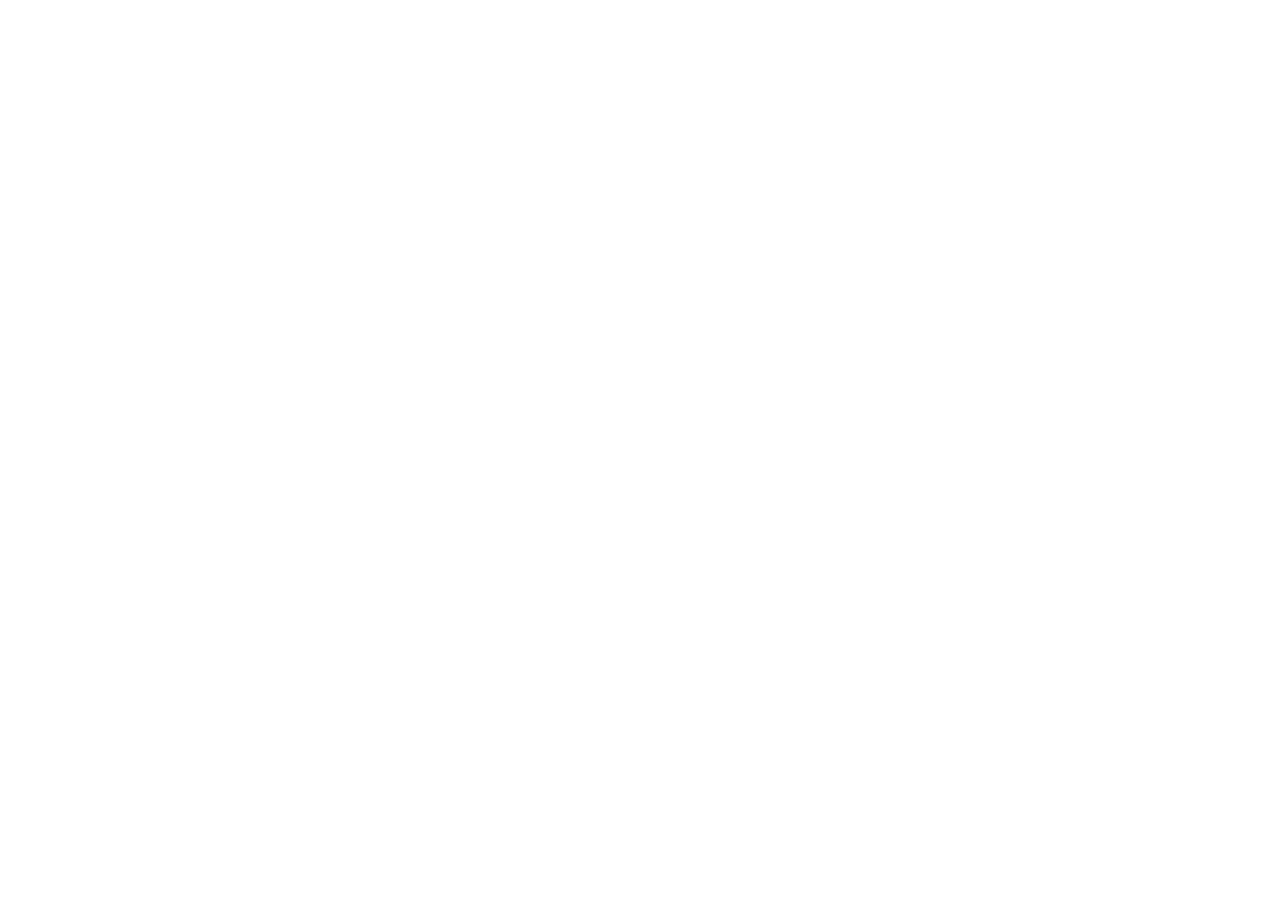
==== pages/actions.html @ 31170463 "chore: initialisation de la structure du projet" ====
<!DOCTYPE html>
<html lang="fr">
<head>
    <meta charset="UTF-8">
    <meta name="viewport" content="width=device-width, initial-scale=1.0">
    <link rel="stylesheet" href="assets/css/style.css">
    <title>Nos actions | CongoDev</title>
    <link rel="preconnect" href="https://fonts.googleapis.com">
    <link rel="preconnect" href="https://fonts.gstatic.com" crossorigin>
    <link href="https://fonts.googleapis.com/css2?family=Oswald:wght@200..700&display=swap" rel="stylesheet">
</head>
<body>
    
</body>
</html>
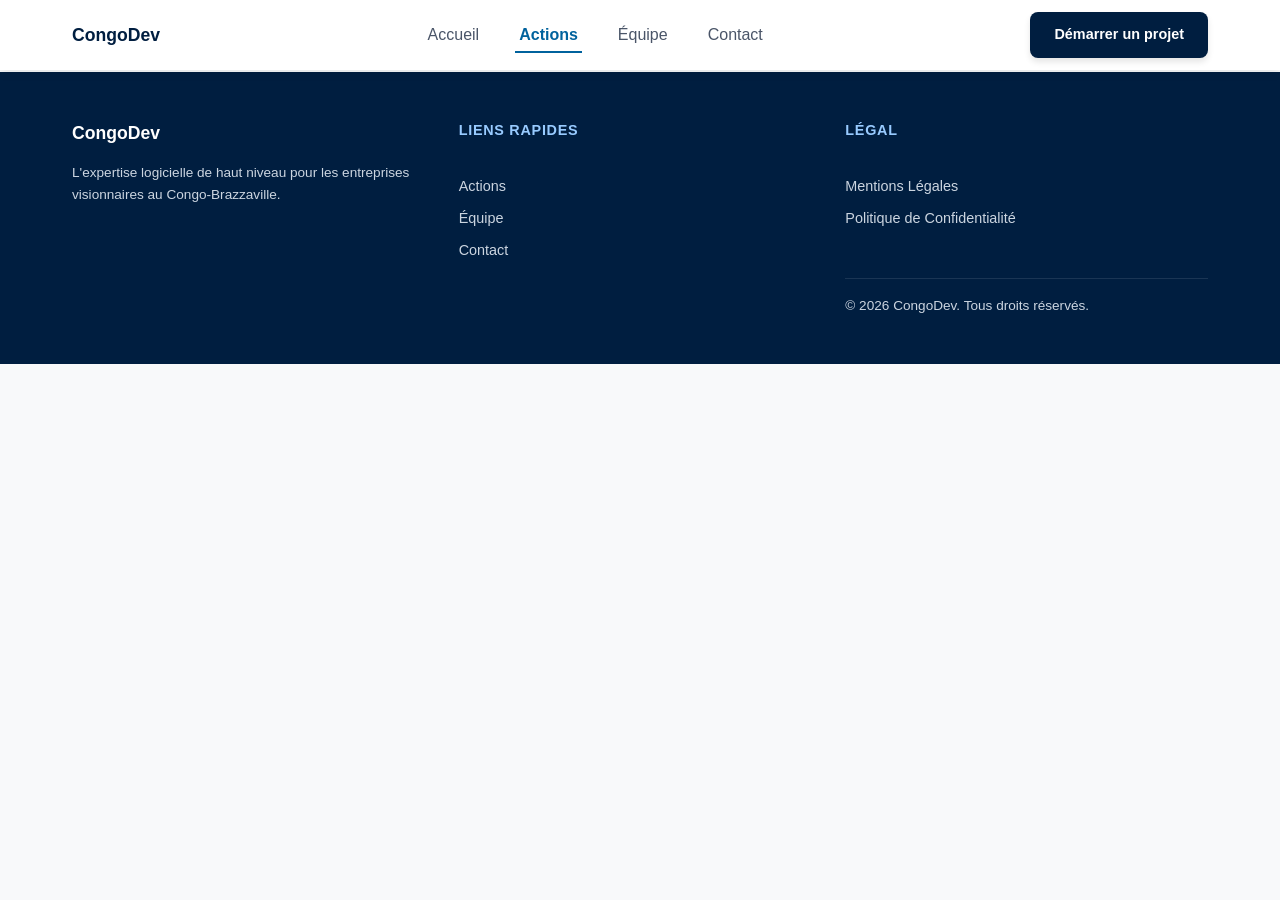
==== commit 86e2267d: "feat: ajout du header et du footer dans les autres pages, regularisation des liens interpages" ====
--- a/pages/actions.html
+++ b/pages/actions.html
@@ -3,13 +3,70 @@
 <head>
     <meta charset="UTF-8">
     <meta name="viewport" content="width=device-width, initial-scale=1.0">
-    <link rel="stylesheet" href="assets/css/style.css">
-    <title>Nos actions | CongoDev</title>
+    <!-- le fichier style -->
+    <link rel="stylesheet" href="../assets/css/style.css">
+    <title>Nos Réalisation | CongoDev</title>
+    <!-- importation de la police google -->
     <link rel="preconnect" href="https://fonts.googleapis.com">
     <link rel="preconnect" href="https://fonts.gstatic.com" crossorigin>
     <link href="https://fonts.googleapis.com/css2?family=Oswald:wght@200..700&display=swap" rel="stylesheet">
+    <!-- Importation de la bibliotheque fontawesome utilisée pour les icones -->
+    <link rel="stylesheet" href="https://cdnjs.cloudflare.com/ajax/libs/font-awesome/6.7.2/css/all.min.css">
 </head>
 <body>
+    <body>
+        <!-- EN-TÊTE -->
+        <header class="en-tete">
+            <div class="conteneur">
+                <nav class="navigation">
+                    <a href="#" class="logo">
+                        CongoDev
+                    </a>
+                    <ul class="liste-navigation">
+                        <li><a href="../index.html" class="lien-navigation">Accueil</a></li>
+                        <li><a href="actions.html" class="lien-navigation actif">Actions</a></li>
+                        <li><a href="equipes.html" class="lien-navigation">Équipe</a></li>
+                        <li><a href="contacts.html" class="lien-navigation">Contact</a></li>
+                    </ul>
+                    <a href="contacts.html" class="bouton bouton-primaire">Démarrer un projet</a>
+                </nav>
+            </div>
+        </header>
     
+        <!-- CONTENU PRINCIPAL -->
+        <main id="contenu-principal" class="contenu-principal">
+
+        </main>
+    
+        <!-- PIED DE PAGE -->
+        <footer class="pied-de-page">
+            <div class="conteneur">
+                <div class="grille grille-pied">
+                    <div class="section-pied area-pied1">
+                        <a href="#" class="logo" style="color: white;">
+                            CongoDev
+                        </a>
+                        <p>L'expertise logicielle de haut niveau pour les entreprises visionnaires au Congo-Brazzaville.</p>
+                    </div>
+                    <div class="section-pied area-pied2">
+                        <h4>Liens Rapides</h4>
+                        <ul class="liste-liens">
+                            <li><a href="actions.html">Actions</a></li>
+                            <li><a href="equipes.html">Équipe</a></li>
+                            <li><a href="contacts.html">Contact</a></li>
+                        </ul>
+                    </div>
+                    <div class="section-pied area-pied3">
+                        <h4>Légal</h4>
+                        <ul class="liste-liens">
+                            <li><a href="#">Mentions Légales</a></li>
+                            <li><a href="#">Politique de Confidentialité</a></li>
+                        </ul>
+                        <p class="copyright">&copy; 2026 CongoDev. Tous droits réservés.</p>
+                    </div>
+                </div>
+            </div>
+        </footer>
+    </body>
 </body>
 </html>
--- a/assets/css/style.css
+++ b/assets/css/style.css
@@ -0,0 +1,917 @@
+/* ==============================================================
+                          RESET ET BASE
+============================================================== */
+* {
+    margin: 0;
+    padding: 0;
+    box-sizing: border-box;
+}
+
+body {
+    font-family: "Oswald", sans-serif;
+    line-height: 1.5;
+    color: #1c2b3a;
+    background-color: #f8f9fa;
+}
+
+img {
+    max-width: 100%;
+    height: auto;
+    display: block;
+}
+
+a {
+    color: inherit;
+    text-decoration: none;
+}
+
+ul, ol {
+    list-style: none;
+}
+
+.conteneur {
+    width: 100%;
+    max-width: 1200px;
+    margin: 0 auto;
+    padding: 0 1rem;
+}
+
+@media (min-width: 768px) {
+    .conteneur {
+        padding: 0 2rem;
+    }
+}
+
+/* ==============================================================
+                          EN-TÊTE
+============================================================== */
+.en-tete {
+    position: fixed;
+    top: 0;
+    left: 0;
+    right: 0;
+    background-color: rgba(255, 255, 255, 0.95);
+    backdrop-filter: blur(10px);
+    padding: 0.75rem 0;
+    z-index: 1000;
+    box-shadow: 0 2px 10px rgba(0, 0, 0, 0.1);
+}
+
+.navigation {
+    display: flex;
+    flex-direction: column;
+    gap: 1rem;
+    align-items: center;
+}
+
+.logo {
+    display: flex;
+    align-items: center;
+    gap: 0.5rem;
+    font-size: 1.1rem;
+    font-weight: 700;
+    color: #001e40;
+    text-decoration: none;
+}
+
+.logo img {
+    width: 2rem;
+    height: 2rem;
+}
+
+.liste-navigation {
+    display: flex;
+    flex-wrap: wrap;
+    justify-content: center;
+    gap: 0.75rem 1.5rem;
+    width: 100%;
+    padding: 0 1rem;
+}
+
+.lien-navigation {
+    font-weight: 500;
+    color: #4a5568;
+    padding: 0.5rem 0.25rem;
+    white-space: nowrap;
+}
+
+.lien-navigation:hover {
+    color: #001e40;
+}
+
+.lien-navigation.actif {
+    color: #00629d;
+    font-weight: 600;
+    border-bottom: 2px solid #00629d;
+}
+
+.bouton {
+    display: inline-flex;
+    align-items: center;
+    justify-content: center;
+    gap: 0.5rem;
+    padding: 0.75rem 1.5rem;
+    border-radius: 0.5rem;
+    font-size: 0.9rem;
+    font-weight: 600;
+    cursor: pointer;
+    border: none;
+    text-decoration: none;
+    width: 100%;
+}
+
+.bouton-primaire {
+    background-color: #001e40;
+    color: white;
+    box-shadow: 0 4px 6px rgba(0, 0, 0, 0.1);
+}
+
+/* Desktop : affichage horizontal */
+@media (min-width: 768px) {
+    .navigation {
+        flex-direction: row;
+        justify-content: space-between;
+        gap: 1.5rem;
+    }
+
+    .liste-navigation {
+        flex-wrap: nowrap;
+        justify-content: flex-start;
+        gap: 2rem;
+        width: auto;
+        padding: 0;
+    }
+
+    .bouton {
+        width: auto;
+    }
+}
+
+/* ==============================================================
+                          BOUTONS
+============================================================== */
+.bouton {
+    display: inline-flex;
+    align-items: center;
+    justify-content: center;
+    gap: 0.5rem;
+    padding: 0.75rem 1.5rem;
+    border-radius: 0.5rem;
+    font-size: 0.9rem;
+    font-weight: 600;
+    cursor: pointer;
+    border: none;
+    text-decoration: none;
+}
+
+.bouton:active {
+    transform: scale(0.98);
+}
+
+.bouton-primaire {
+    background-color: #001e40;
+    color: white;
+    box-shadow: 0 4px 6px rgba(0, 0, 0, 0.1);
+}
+
+.bouton-secondaire {
+    background-color: #00629d;
+    color: white;
+}
+
+.bouton-secondaire:hover {
+    transform: scale(1.02);
+}
+
+.bouton-contour {
+    background-color: transparent;
+    color: #001e40;
+    border: 1px solid #001e40;
+}
+
+.bouton-contour:hover {
+    background-color: rgba(0, 30, 64, 0.05);
+}
+
+.bouton-grand {
+    padding: 1rem 2rem;
+    font-size: 1rem;
+}
+
+/* ==============================================================
+                          CONTENU PRINCIPAL
+============================================================== */
+.contenu-principal {
+    padding-top: 4.5rem;
+}
+
+.lien-sauter {
+    position: absolute;
+    top: -50px;
+    left: 0;
+    background-color: #001e40;
+    color: white;
+    padding: 0.5rem 1rem;
+    z-index: 10000;
+}
+
+.lien-sauter:focus {
+    top: 0;
+}
+
+/* ==============================================================
+                          HERO
+============================================================== */
+.hero {
+    min-height: calc(100vh - 4.5rem);
+    padding: 3rem 0;
+    display: flex;
+    align-items: center;
+}
+
+@media (min-width: 768px) {
+    .hero {
+        padding: 5rem 0;
+    }
+}
+
+.contenu-hero {
+    display: flex;
+    flex-direction: column;
+    gap: 2rem;
+    align-items: center;
+}
+
+@media (min-width: 768px) {
+    .contenu-hero {
+        flex-direction: row;
+        align-items: center;
+        gap: 3rem;
+    }
+}
+
+.texte-hero {
+    flex: 1;
+    max-width: 600px;
+}
+
+.badge {
+    display: inline-flex;
+    align-items: center;
+    gap: 0.5rem;
+    padding: 0.5rem 1rem;
+    background-color: rgba(0, 98, 157, 0.1);
+    color: #00629d;
+    border-radius: 2rem;
+    font-size: 0.9rem;
+    font-weight: 600;
+}
+
+.hero h1 {
+    font-size: 2rem;
+    line-height: 1.15;
+    margin-bottom: 1rem;
+    color: #001e40;
+}
+
+@media (min-width: 640px) {
+    .hero h1 {
+        font-size: 2.5rem;
+    }
+}
+
+@media (min-width: 768px) {
+    .hero h1 {
+        font-size: 3rem;
+    }
+}
+
+.hero h1 em {
+    color: #00629d;
+}
+
+.hero p {
+    color: #4a5568;
+    margin-bottom: 1.5rem;
+    line-height: 1.7;
+}
+
+@media (min-width: 768px) {
+    .hero p {
+        font-size: 1.1rem;
+    }
+}
+
+.boutons-hero {
+    display: flex;
+    flex-wrap: wrap;
+    gap: 1rem;
+}
+
+@media (min-width: 640px) {
+    .boutons-hero {
+        flex-wrap: nowrap;
+    }
+}
+
+.image-hero {
+    flex: 1;
+    position: relative;
+    width: 100%;
+    /* aspect-ratio: 1 / 1; */
+    border-radius: 1rem;
+    background-size: cover;
+    background-position: center;
+    box-shadow: 0 10px 25px rgba(0, 0, 0, 0.15);
+    background-image: url("../images/img-1.jpg");
+}
+
+@media (min-width: 768px) {
+    .image-hero {
+        aspect-ratio: auto;
+        min-height: 300px;
+    }
+}
+
+/* ==============================================================
+                          STATISTIQUES
+============================================================== */
+.statistiques {
+    background-color: #001e40;
+    color: white;
+    padding: 3rem 0;
+}
+
+.titre-invisible {
+    position: absolute;
+    width: 1px;
+    height: 1px;
+    padding: 0;
+    margin: -1px;
+    overflow: hidden;
+    clip: rect(0, 0, 0, 0);
+    border: 0;
+}
+
+/* ==============================================================
+                          GRILLES (grid-template-areas)
+============================================================== */
+.grille {
+    display: grid;
+    gap: 1.5rem;
+}
+
+/* Grille 4 colonnes (statistiques) */
+.grille-4 {
+    grid-template-columns: 1fr;
+    grid-template-areas:
+        "stat1"
+        "stat2"
+        "stat3"
+        "stat4";
+}
+
+@media (min-width: 768px) {
+    .grille-4 {
+        grid-template-columns: repeat(4, 1fr);
+        grid-template-areas: "stat1 stat2 stat3 stat4";
+    }
+}
+
+.area-stat1 { grid-area: stat1; }
+.area-stat2 { grid-area: stat2; }
+.area-stat3 { grid-area: stat3; }
+.area-stat4 { grid-area: stat4; }
+
+.carte-stat {
+    padding: 2rem 1rem;
+    text-align: center;
+    background-color: rgba(255, 255, 255, 0.05);
+    border-radius: 0.75rem;
+}
+
+.nombre {
+    font-size: 2rem;
+    font-weight: 700;
+    color: #98cbff;
+    margin-bottom: 0.5rem;
+}
+
+@media (min-width: 768px) {
+    .nombre {
+        font-size: 2.2rem;
+    }
+}
+
+.libelle {
+    font-size: 0.9rem;
+    font-weight: 600;
+    color: rgba(255, 255, 255, 0.7);
+    text-transform: uppercase;
+    letter-spacing: 0.05em;
+}
+
+/* ==============================================================
+                          SERVICES
+============================================================== */
+.services {
+    padding: 4rem 0;
+}
+
+.en-tete-section {
+    text-align: center;
+    margin-bottom: 3rem;
+}
+
+.en-tete-section h2 {
+    font-size: 2rem;
+    margin-bottom: 1rem;
+}
+
+@media (min-width: 768px) {
+    .en-tete-section h2 {
+        font-size: 2.5rem;
+    }
+}
+
+.en-tete-section p {
+    font-size: 1.1rem;
+    color: #4a5568;
+    max-width: 600px;
+    margin: 0 auto;
+    line-height: 1.7;
+}
+
+/* Grille services */
+.grille-services {
+    grid-template-columns: 1fr;
+    grid-template-areas:
+        "web"
+        "mobile"
+        "logiciel"
+        "maintenance";
+}
+
+@media (min-width: 768px) {
+    .grille-services {
+        grid-template-columns: repeat(12, 1fr);
+        grid-template-areas:
+            "web web web web web web web web mobile mobile mobile mobile"
+            "logiciel logiciel logiciel logiciel logiciel maintenance maintenance maintenance maintenance maintenance maintenance maintenance";
+    }
+}
+
+.carte {
+    border: 1px solid #e2e8f0;
+    border-radius: 0.75rem;
+    background-color: white;
+    overflow: hidden;
+}
+
+.carte-web {
+    display: flex;
+    flex-direction: column;
+    gap: 2rem;
+    padding: 2rem;
+    background-color: #f7fafc;
+}
+
+.carte-mobile {
+    display: flex;
+    flex-direction: column;
+    justify-content: space-between;
+    padding: 2rem;
+    background-color: #edf2f7;
+}
+
+.carte-logiciel {
+    padding: 2rem;
+    background-color: #edf2f7;
+}
+
+.carte-maintenance {
+    display: flex;
+    align-items: center;
+    gap: 2rem;
+    padding: 2rem;
+    background-color: #f7fafc;
+}
+
+.area-web { grid-area: web; }
+.area-mobile { grid-area: mobile; }
+.area-logiciel { grid-area: logiciel; }
+.area-maintenance { grid-area: maintenance; }
+
+.contenu-carte {
+    flex: 1;
+}
+
+.icone-carte {
+    width: 3rem;
+    height: 3rem;
+    display: flex;
+    align-items: center;
+    justify-content: center;
+    background-color: rgba(0, 98, 157, 0.1);
+    border-radius: 0.5rem;
+    margin-bottom: 1rem;
+}
+
+.icone-carte img {
+    width: 1.75rem;
+    height: 1.75rem;
+}
+
+.carte h3 {
+    font-size: 1.5rem;
+    margin-bottom: 0.5rem;
+}
+
+.carte p {
+    color: #4a5568;
+    margin-bottom: 1rem;
+}
+
+.liste-points {
+    list-style: none;
+}
+
+.liste-points li {
+    display: flex;
+    align-items: center;
+    gap: 0.5rem;
+    font-size: 0.9rem;
+    color: #4a5568;
+    margin-bottom: 0.5rem;
+}
+
+.liste-points img {
+    width: 1.25rem;
+    height: 1.25rem;
+}
+
+.icone-grand {
+    display: flex;
+    justify-content: center;
+    align-items: center;
+    margin-top: 2rem;
+}
+
+.icone-grand img {
+    width: 4.5rem;
+    height: 4.5rem;
+    opacity: 0.2;
+}
+
+.icone-rond {
+    width: 4rem;
+    height: 4rem;
+    background-color: rgba(0, 30, 64, 0.05);
+    border: 1px solid rgba(0, 30, 64, 0.1);
+    border-radius: 50%;
+    display: flex;
+    align-items: center;
+    justify-content: center;
+}
+
+.icone-rond img {
+    width: 2rem;
+    height: 2rem;
+}
+
+@media (min-width: 768px) {
+    .icone-rond {
+        width: 8rem;
+        height: 8rem;
+    }
+    .icone-rond img {
+        width: 3rem;
+        height: 3rem;
+    }
+}
+
+.image-carte {
+    flex: 1;
+    min-height: 12rem;
+    background-size: cover;
+    background-position: center;
+    border-radius: 0.5rem;
+    background-image: url("../images/img-2.webp");
+}
+
+/* ==============================================================
+                          POURQUOI NOUS
+============================================================== */
+.pourquoi {
+    background-color: #f7fafc;
+    padding: 4rem 0;
+}
+
+.contenu-pourquoi {
+    display: flex;
+    flex-direction: column;
+    gap: 3rem;
+}
+
+@media (min-width: 768px) {
+    /* .contenu-pourquoi {
+        flex-direction: row;
+        align-items: center;
+        gap: 4rem;
+    } */
+}
+
+/* Grille avantages */
+.grille-avantages {
+    grid-template-columns: 1fr;
+    grid-template-areas:
+        "av1"
+        "av2"
+        "av3"
+        "av4";
+}
+
+@media (min-width: 640px) {
+    .grille-avantages {
+        grid-template-columns: repeat(2, 1fr);
+        grid-template-areas:
+            "av1 av2"
+            "av3 av4";
+    }
+}
+
+.carte-avantages {
+    background-color: white;
+    padding: 1.5rem;
+    border-radius: 0.75rem;
+    border: 1px solid #e2e8f0;
+    box-shadow: 0 1px 3px rgba(0, 0, 0, 0.1);
+    display: flex;
+    flex-direction: column;
+    gap: 1rem;
+}
+
+.area-av1 { grid-area: av1; }
+.area-av2 { grid-area: av2; }
+.area-av3 { grid-area: av3; }
+.area-av4 { grid-area: av4; }
+
+.carte-avantages img {
+    width: 2.5rem;
+    height: 2.5rem;
+}
+
+.carte-avantages h4 {
+    font-size: 1.3rem;
+    margin-bottom: 0.5rem;
+}
+
+.carte-avantages p {
+    font-size: 0.9rem;
+    color: #4a5568;
+    line-height: 1.6;
+}
+
+.texte-pourquoi {
+    flex: 1;
+    display: flex;
+    flex-direction: column;
+    gap: 1.5rem;
+}
+
+.texte-pourquoi h2 {
+    text-align: left;
+    margin-bottom: 1rem;
+}
+
+.texte-pourquoi p {
+    color: #4a5568;
+    text-align: left;
+    margin-bottom: 1.5rem;
+}
+
+/* ==============================================================
+                          TÉMOIGNAGES
+============================================================== */
+.temoignages {
+    padding: 4rem 0;
+}
+
+/* Grille témoignages */
+.grille-3 {
+    grid-template-columns: 1fr;
+    grid-template-areas:
+        "tem1"
+        "tem2"
+        "tem3";
+}
+
+@media (min-width: 768px) {
+    .grille-3 {
+        grid-template-columns: repeat(3, 1fr);
+        grid-template-areas: "tem1 tem2 tem3";
+    }
+}
+
+.carte-temoignage {
+    background-color: white;
+    padding: 2rem;
+    border-radius: 1rem;
+    border: 1px solid #e2e8f0;
+    box-shadow: 0 1px 3px rgba(0, 0, 0, 0.1);
+    display: flex;
+    flex-direction: column;
+    gap: 1rem;
+}
+
+.area-tem1 { grid-area: tem1; }
+.area-tem2 { grid-area: tem2; }
+.area-tem3 { grid-area: tem3; }
+
+.etoiles {
+    display: flex;
+    gap: 0.25rem;
+}
+
+.etoiles img {
+    width: 1.25rem;
+    height: 1.25rem;
+}
+
+.carte-temoignage p {
+    color: #4a5568;
+    font-style: italic;
+    margin-bottom: 1.5rem;
+}
+
+.auteur {
+    display: flex;
+    align-items: center;
+    gap: 1rem;
+    margin-top: auto;
+}
+
+.avatar {
+    width: 3rem;
+    height: 3rem;
+    border-radius: 50%;
+    background-color: rgba(0, 30, 64, 0.1);
+    flex-shrink: 0;
+}
+
+.nom {
+    font-weight: 700;
+    color: #001e40;
+}
+
+.role {
+    font-size: 0.9rem;
+    color: #4a5568;
+}
+
+/* ==============================================================
+                          CTA
+============================================================== */
+.cta {
+    padding: 4rem 0;
+}
+
+.carte-cta {
+    background: linear-gradient(135deg, #003366, #001e40);
+    border-radius: 1.5rem;
+    padding: 3rem 2rem;
+    text-align: center;
+    color: white;
+    position: relative;
+    overflow: hidden;
+}
+
+.carte-cta::before {
+    content: '';
+    position: absolute;
+    inset: 0;
+    opacity: 0.1;
+    background: radial-gradient(circle at center, white, transparent 70%);
+    pointer-events: none;
+}
+
+.carte-cta h2 {
+    font-size: 2rem;
+    margin-bottom: 1rem;
+}
+
+@media (min-width: 768px) {
+    .carte-cta h2 {
+        font-size: 2.5rem;
+    }
+}
+
+.carte-cta p {
+    font-size: 1.1rem;
+    opacity: 0.8;
+    max-width: 600px;
+    margin: 0 auto 2rem;
+    line-height: 1.7;
+}
+
+/* ==============================================================
+                          PIED DE PAGE
+============================================================== */
+.pied-de-page {
+    background-color: #001e40;
+    color: white;
+    padding: 3rem 0;
+}
+
+/* Grille pied */
+.grille-pied {
+    grid-template-columns: 1fr;
+    grid-template-areas:
+        "pied1"
+        "pied2"
+        "pied3";
+}
+
+@media (min-width: 768px) {
+    .grille-pied {
+        grid-template-columns: repeat(3, 1fr);
+        grid-template-areas: "pied1 pied2 pied3";
+    }
+}
+
+.section-pied {
+    display: flex;
+    flex-direction: column;
+    gap: 1rem;
+}
+
+.area-pied1 { grid-area: pied1; }
+.area-pied2 { grid-area: pied2; }
+.area-pied3 { grid-area: pied3; }
+
+.logo-pied {
+    width: 2rem;
+    height: 2rem;
+    filter: brightness(0) invert(1);
+}
+
+.section-pied p {
+    font-size: 0.85rem;
+    line-height: 1.6;
+    color: #cbd5e0;
+}
+
+.section-pied h4 {
+    font-size: 0.9rem;
+    font-weight: 600;
+    color: #98cbff;
+    text-transform: uppercase;
+    letter-spacing: 0.05em;
+    margin-bottom: 1rem;
+}
+
+.liste-liens {
+    list-style: none;
+    display: flex;
+    flex-direction: column;
+    gap: 0.5rem;
+}
+
+.liste-liens a {
+    font-size: 0.9rem;
+    line-height: 1.6;
+    color: #cbd5e0;
+}
+
+.liste-liens a:hover {
+    color: white;
+    text-decoration: underline;
+}
+
+.copyright {
+    font-size: 0.85rem;
+    line-height: 1.6;
+    color: #cbd5e0;
+    margin-top: 2rem;
+    padding-top: 1rem;
+    border-top: 1px solid rgba(255, 255, 255, 0.1);
+}
+
+/* ==============================================================
+                          IMPRESSION
+============================================================== */
+@media print {
+    .en-tete, .pied-de-page, .bouton {
+        display: none !important;
+    }
+    .contenu-principal {
+        padding-top: 0;
+    }
+    body {
+        background: white;
+        color: black;
+    }
+    a {
+        text-decoration: underline;
+    }
+}
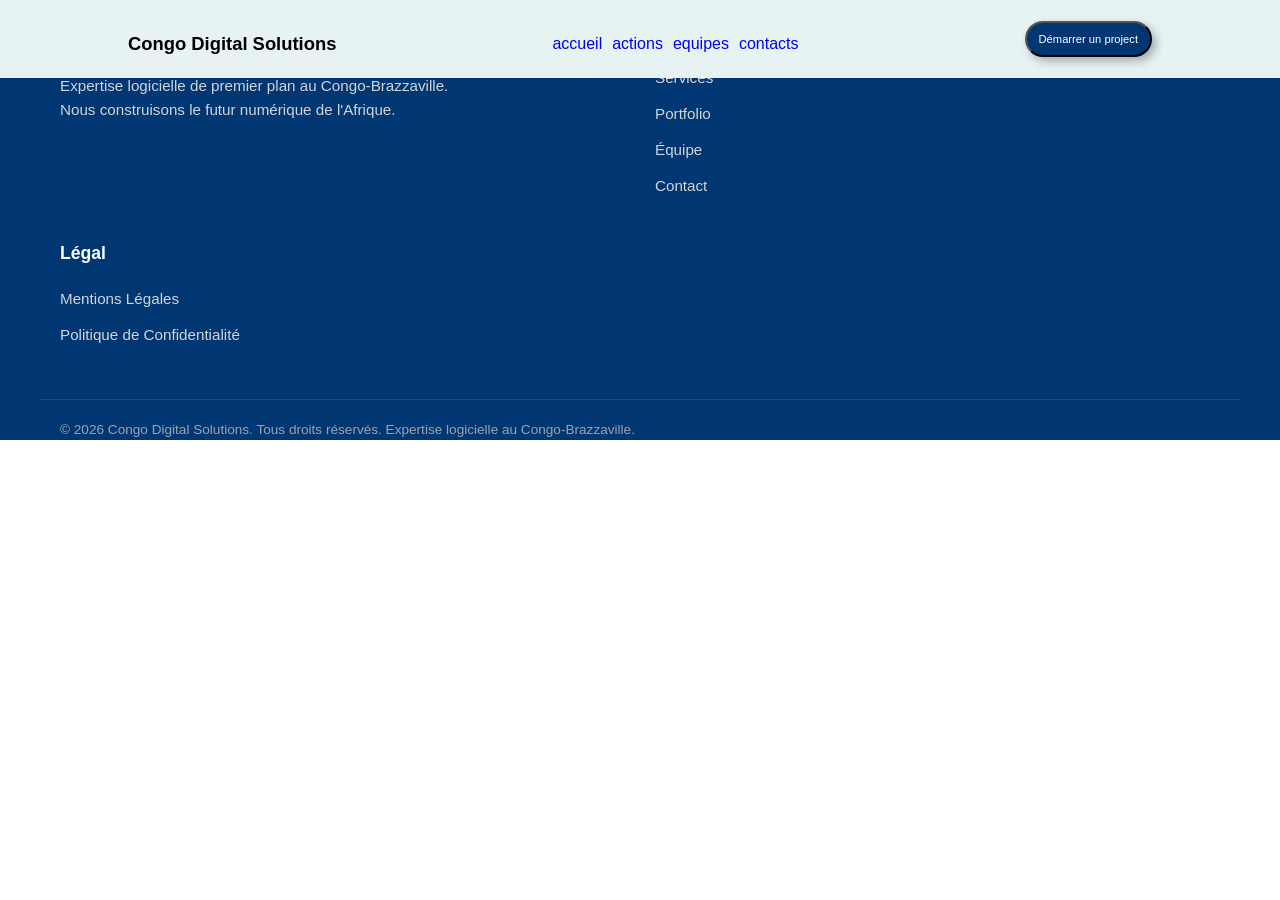
==== commit a69e3eb1: "feat: structure complete du project et finalisation de la page action" ====
--- a/pages/actions.html
+++ b/pages/actions.html
@@ -3,70 +3,71 @@
 <head>
     <meta charset="UTF-8">
     <meta name="viewport" content="width=device-width, initial-scale=1.0">
-    <!-- le fichier style -->
-    <link rel="stylesheet" href="../assets/css/style.css">
-    <title>Nos Réalisation | CongoDev</title>
-    <!-- importation de la police google -->
+    <link rel="stylesheet" href="../assets/css/actions.css">
+    <title>CongoDev - Fournisseur N 1 de service en ligne dans le bassin du Congo </title>
     <link rel="preconnect" href="https://fonts.googleapis.com">
     <link rel="preconnect" href="https://fonts.gstatic.com" crossorigin>
     <link href="https://fonts.googleapis.com/css2?family=Oswald:wght@200..700&display=swap" rel="stylesheet">
-    <!-- Importation de la bibliotheque fontawesome utilisée pour les icones -->
-    <link rel="stylesheet" href="https://cdnjs.cloudflare.com/ajax/libs/font-awesome/6.7.2/css/all.min.css">
 </head>
 <body>
-    <body>
-        <!-- EN-TÊTE -->
-        <header class="en-tete">
-            <div class="conteneur">
-                <nav class="navigation">
-                    <a href="#" class="logo">
-                        CongoDev
-                    </a>
-                    <ul class="liste-navigation">
-                        <li><a href="../index.html" class="lien-navigation">Accueil</a></li>
-                        <li><a href="actions.html" class="lien-navigation actif">Actions</a></li>
-                        <li><a href="equipes.html" class="lien-navigation">Équipe</a></li>
-                        <li><a href="contacts.html" class="lien-navigation">Contact</a></li>
-                    </ul>
-                    <a href="contacts.html" class="bouton bouton-primaire">Démarrer un projet</a>
-                </nav>
+    <header>
+      <div class="header-container">
+        <div class="logo">
+            <h1>Congo Digital Solutions</h1>
+        </div>
+        <div class="navbar">
+            <nav>
+                <ul class="nav-links">
+                    <li><a href="accueil.html">accueil</a></li>
+                    <li><a href="actions.html">actions</a></li>
+                    <li><a href="equipes.html">equipes</a></li>
+                    <li><a href="contacts.html">contacts</a></li>
+                </ul>
+            </nav>
+        </div>
+        <button type="button" class="btn-primary">Démarrer un project</button>
+      </div>
+    </header>
+
+    <main>
+
+           <!-- A toi le clavier mon frere-->
+
+
+    </main>
+    <footer>
+        <div class="footer-container">
+    
+            <div class="footer-column brand-column">
+            <h2>Congo Digital Solutions</h2>
+            <p>Expertise logicielle de premier plan au Congo-Brazzaville. Nous construisons le futur numérique de l'Afrique.</p>
+            
             </div>
-        </header>
-    
-        <!-- CONTENU PRINCIPAL -->
-        <main id="contenu-principal" class="contenu-principal">
 
-        </main>
-    
-        <!-- PIED DE PAGE -->
-        <footer class="pied-de-page">
-            <div class="conteneur">
-                <div class="grille grille-pied">
-                    <div class="section-pied area-pied1">
-                        <a href="#" class="logo" style="color: white;">
-                            CongoDev
-                        </a>
-                        <p>L'expertise logicielle de haut niveau pour les entreprises visionnaires au Congo-Brazzaville.</p>
-                    </div>
-                    <div class="section-pied area-pied2">
-                        <h4>Liens Rapides</h4>
-                        <ul class="liste-liens">
-                            <li><a href="actions.html">Actions</a></li>
-                            <li><a href="equipes.html">Équipe</a></li>
-                            <li><a href="contacts.html">Contact</a></li>
-                        </ul>
-                    </div>
-                    <div class="section-pied area-pied3">
-                        <h4>Légal</h4>
-                        <ul class="liste-liens">
-                            <li><a href="#">Mentions Légales</a></li>
-                            <li><a href="#">Politique de Confidentialité</a></li>
-                        </ul>
-                        <p class="copyright">&copy; 2026 CongoDev. Tous droits réservés.</p>
-                    </div>
-                </div>
+            <div class="footer-column">
+            <h3>Liens Rapides</h3>
+            <ul>
+                <li><a href="#">Services</a></li>
+                <li><a href="#">Portfolio</a></li>
+                <li><a href="#">Équipe</a></li>
+                <li><a href="#">Contact</a></li>
+            </ul>
             </div>
-        </footer>
-    </body>
+
+            <div class="footer-column">
+            <h3>Légal</h3>
+            <ul>
+                <li><a href="#">Mentions Légales</a></li>
+                <li><a href="#">Politique de Confidentialité</a></li>
+            </ul>
+            </div>
+
+        </div>
+
+        <div class="footer-bottom">
+            <p>&copy; 2026 Congo Digital Solutions. Tous droits réservés. Expertise logicielle au Congo-Brazzaville.</p>
+        </div>
+
+    </footer>
 </body>
 </html>
--- a/assets/css/actions.css
+++ b/assets/css/actions.css
@@ -0,0 +1,189 @@
+* {
+    padding: 0;
+    margin: 0;
+    box-sizing: border-box;
+}
+
+body {
+    font-family: Verdana, Geneva, Tahoma, sans-serif;
+    font-size: 1rem;
+    line-height: 1.5;
+}
+
+
+.header-container {
+    position: fixed;
+    right: 0;
+    left: 0;
+    top: 0;
+    display: flex;
+    flex-direction: column;
+    align-items: center;
+    padding: 20px;
+    background-color: rgb(231, 243, 243);
+    z-index: 1000;
+}
+
+h1 {
+    font-size: 22px;
+}
+
+.nav-links {
+    display: flex;
+    flex-wrap: wrap;
+    list-style: none;
+}
+
+.nav-links li {
+    margin-top: 10px;
+    margin-right: 10px;
+    font-size: 18px;
+}
+
+.nav-links li a {
+    text-decoration: none;
+    font-size: 1rem;
+}
+
+.nav-links li a:hover {
+     color: rgb(0, 55, 114);
+     text-decoration: underline;
+}
+
+.btn-primary {
+    background-color: rgb(0, 55, 114);
+    font-size: 0.7rem;
+    color: white;
+    border-radius: 20px;
+    box-shadow: 4px 4px 10px rgba(0, 0, 0, 0.3);
+    padding: 10px 12px; 
+    white-space: nowrap;
+    margin-top: 10px;
+}
+
+
+footer {
+    background-color: rgb(0, 55, 114);
+    padding-top: 20px;
+}
+
+.site-footer {
+    background-color: #001f3f;
+    color: #ffffff;
+    padding: 60px 0 20px 0;
+}
+
+.footer-container {
+    max-width: 1200px;
+    margin: 0 auto;
+    display: grid;
+    grid-template-columns: 1fr;
+    gap: 40px;
+    padding: 0 20px;
+}
+
+.footer-column h2 {
+    font-size: 1.4rem;
+    font-weight: 700;
+    margin-bottom: 20px;
+    color: white;
+}
+
+.footer-column h3 {
+    font-size: 1.1rem;
+    font-weight: 600;
+    margin-bottom: 20px;
+    color: #ffffff;
+}
+
+.footer-column p {
+    font-size: 0.95rem;
+    line-height: 1.6;
+    color: #d1d5db;
+    margin-bottom: 20px;
+    max-width: 400px;
+}
+
+.footer-column ul {
+    list-style: none;
+    padding: 0;
+    margin: 0;
+}
+
+.footer-column ul li {
+    margin-bottom: 12px;
+}
+
+.footer-column ul li a {
+    color: #d1d5db;
+    text-decoration: none;
+    font-size: 0.95rem;
+    transition: color 0.3s ease;
+}
+
+.footer-column ul li a:hover {
+    color: #ffffff;
+}
+
+.footer-bottom {
+    max-width: 1200px;
+    margin: 40px auto 0 auto;
+    padding: 20px 20px 0 20px;
+    border-top: 1px solid rgba(255, 255, 255, 0.1);
+}
+
+.footer-bottom p {
+    font-size: 0.85rem;
+    color: #9ca3af;
+    margin: 0;
+}
+
+
+
+/* -- Responsive Tablette (et petits écrans) -- */
+@media only screen and (min-width: 768px) and (max-width: 1280px) {
+    .header-container {
+        flex-direction: row;
+        justify-content: space-around;
+    }
+
+    h1 {
+        font-size: 1.15rem;
+        margin-top: 10px;
+    }
+
+    .btn-primary {
+        margin: 0px;
+    }
+
+    .footer-container {
+        grid-template-columns: 1fr 1fr;
+        gap: 30px;
+    }
+}
+
+/* -- Responsive Laptop et plus selon les instructions d'Euloge -- */
+@media only screen and (min-width: 1281px) {
+    .header-container {
+        display: flex;
+        flex-direction: row;
+        justify-content: space-between;
+    }
+
+    .nav-links li a {
+        font-size: 1.4rem;
+        margin-right: 3rem;
+    }
+
+    h1 {
+        font-size: 2rem;
+        margin-top: 10px;
+    }
+
+    .footer-container {
+        grid-template-columns: 2fr 1fr 1fr;
+        gap: 30px;
+    }
+}
+
+/* Ajoute ta section ici*/
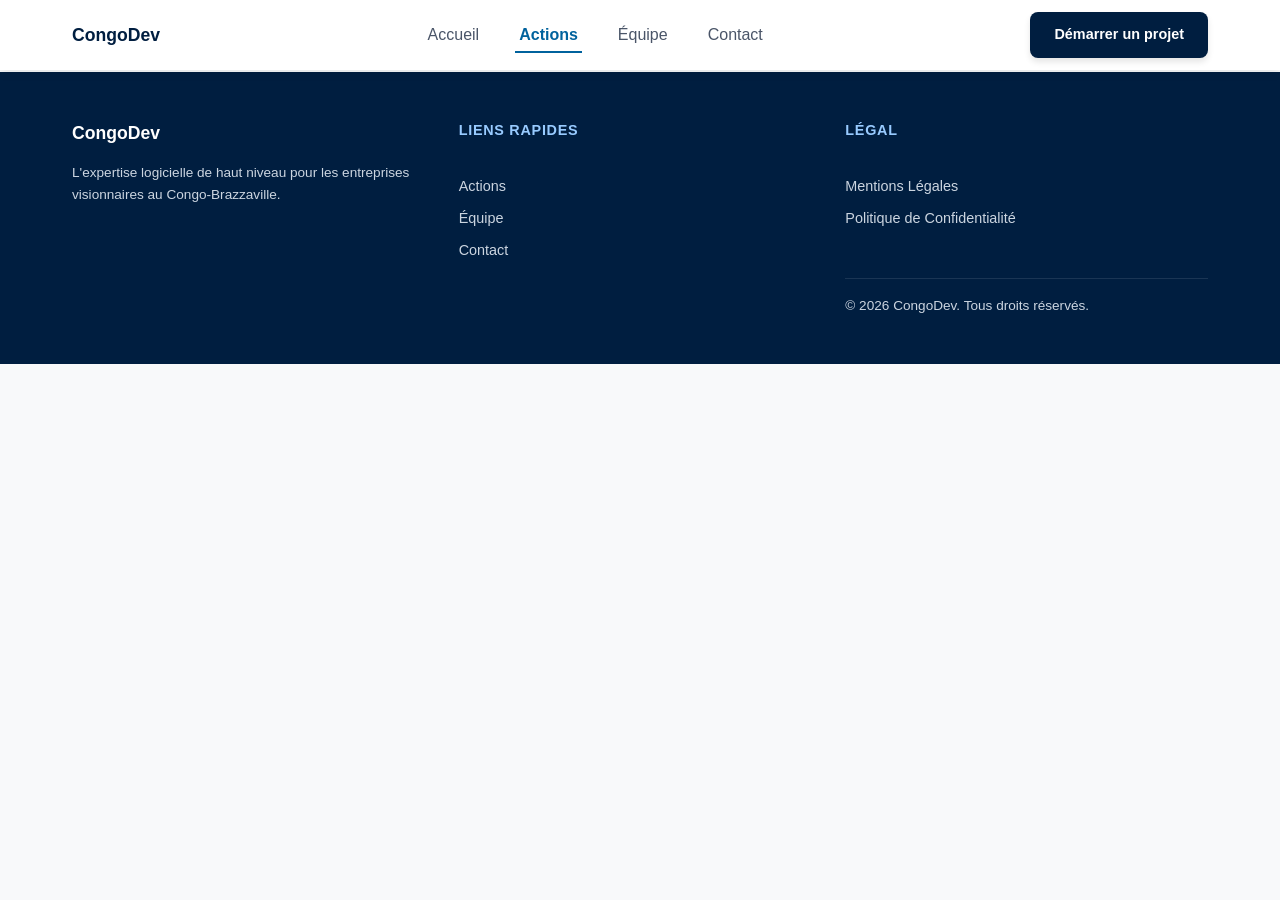
==== commit 20f2d908: "Merge pull request #4 from Christian-ITtech/feature/page-accueil Feature/page accueil" ====
--- a/pages/actions.html
+++ b/pages/actions.html
@@ -3,71 +3,70 @@
 <head>
     <meta charset="UTF-8">
     <meta name="viewport" content="width=device-width, initial-scale=1.0">
-    <link rel="stylesheet" href="../assets/css/actions.css">
-    <title>CongoDev - Fournisseur N 1 de service en ligne dans le bassin du Congo </title>
+    <!-- le fichier style -->
+    <link rel="stylesheet" href="../assets/css/style.css">
+    <title>Nos Réalisation | CongoDev</title>
+    <!-- importation de la police google -->
     <link rel="preconnect" href="https://fonts.googleapis.com">
     <link rel="preconnect" href="https://fonts.gstatic.com" crossorigin>
     <link href="https://fonts.googleapis.com/css2?family=Oswald:wght@200..700&display=swap" rel="stylesheet">
+    <!-- Importation de la bibliotheque fontawesome utilisée pour les icones -->
+    <link rel="stylesheet" href="https://cdnjs.cloudflare.com/ajax/libs/font-awesome/6.7.2/css/all.min.css">
 </head>
 <body>
-    <header>
-      <div class="header-container">
-        <div class="logo">
-            <h1>Congo Digital Solutions</h1>
-        </div>
-        <div class="navbar">
-            <nav>
-                <ul class="nav-links">
-                    <li><a href="accueil.html">accueil</a></li>
-                    <li><a href="actions.html">actions</a></li>
-                    <li><a href="equipes.html">equipes</a></li>
-                    <li><a href="contacts.html">contacts</a></li>
-                </ul>
-            </nav>
-        </div>
-        <button type="button" class="btn-primary">Démarrer un project</button>
-      </div>
-    </header>
+    <body>
+        <!-- EN-TÊTE -->
+        <header class="en-tete">
+            <div class="conteneur">
+                <nav class="navigation">
+                    <a href="#" class="logo">
+                        CongoDev
+                    </a>
+                    <ul class="liste-navigation">
+                        <li><a href="../index.html" class="lien-navigation">Accueil</a></li>
+                        <li><a href="actions.html" class="lien-navigation actif">Actions</a></li>
+                        <li><a href="equipes.html" class="lien-navigation">Équipe</a></li>
+                        <li><a href="contacts.html" class="lien-navigation">Contact</a></li>
+                    </ul>
+                    <a href="contacts.html" class="bouton bouton-primaire">Démarrer un projet</a>
+                </nav>
+            </div>
+        </header>
+    
+        <!-- CONTENU PRINCIPAL -->
+        <main id="contenu-principal" class="contenu-principal">
 
-    <main>
-
-           <!-- A toi le clavier mon frere-->
-
-
-    </main>
-    <footer>
-        <div class="footer-container">
+        </main>
     
-            <div class="footer-column brand-column">
-            <h2>Congo Digital Solutions</h2>
-            <p>Expertise logicielle de premier plan au Congo-Brazzaville. Nous construisons le futur numérique de l'Afrique.</p>
-            
+        <!-- PIED DE PAGE -->
+        <footer class="pied-de-page">
+            <div class="conteneur">
+                <div class="grille grille-pied">
+                    <div class="section-pied area-pied1">
+                        <a href="#" class="logo" style="color: white;">
+                            CongoDev
+                        </a>
+                        <p>L'expertise logicielle de haut niveau pour les entreprises visionnaires au Congo-Brazzaville.</p>
+                    </div>
+                    <div class="section-pied area-pied2">
+                        <h4>Liens Rapides</h4>
+                        <ul class="liste-liens">
+                            <li><a href="actions.html">Actions</a></li>
+                            <li><a href="equipes.html">Équipe</a></li>
+                            <li><a href="contacts.html">Contact</a></li>
+                        </ul>
+                    </div>
+                    <div class="section-pied area-pied3">
+                        <h4>Légal</h4>
+                        <ul class="liste-liens">
+                            <li><a href="#">Mentions Légales</a></li>
+                            <li><a href="#">Politique de Confidentialité</a></li>
+                        </ul>
+                        <p class="copyright">&copy; 2026 CongoDev. Tous droits réservés.</p>
+                    </div>
+                </div>
             </div>
-
-            <div class="footer-column">
-            <h3>Liens Rapides</h3>
-            <ul>
-                <li><a href="#">Services</a></li>
-                <li><a href="#">Portfolio</a></li>
-                <li><a href="#">Équipe</a></li>
-                <li><a href="#">Contact</a></li>
-            </ul>
-            </div>
-
-            <div class="footer-column">
-            <h3>Légal</h3>
-            <ul>
-                <li><a href="#">Mentions Légales</a></li>
-                <li><a href="#">Politique de Confidentialité</a></li>
-            </ul>
-            </div>
-
-        </div>
-
-        <div class="footer-bottom">
-            <p>&copy; 2026 Congo Digital Solutions. Tous droits réservés. Expertise logicielle au Congo-Brazzaville.</p>
-        </div>
-
-    </footer>
+        </footer>
+    </body>
 </body>
 </html>
--- a/assets/css/style.css
+++ b/assets/css/style.css
@@ -0,0 +1,917 @@
+/* ==============================================================
+                          RESET ET BASE
+============================================================== */
+* {
+    margin: 0;
+    padding: 0;
+    box-sizing: border-box;
+}
+
+body {
+    font-family: "Oswald", sans-serif;
+    line-height: 1.5;
+    color: #1c2b3a;
+    background-color: #f8f9fa;
+}
+
+img {
+    max-width: 100%;
+    height: auto;
+    display: block;
+}
+
+a {
+    color: inherit;
+    text-decoration: none;
+}
+
+ul, ol {
+    list-style: none;
+}
+
+.conteneur {
+    width: 100%;
+    max-width: 1200px;
+    margin: 0 auto;
+    padding: 0 1rem;
+}
+
+@media (min-width: 768px) {
+    .conteneur {
+        padding: 0 2rem;
+    }
+}
+
+/* ==============================================================
+                          EN-TÊTE
+============================================================== */
+.en-tete {
+    position: fixed;
+    top: 0;
+    left: 0;
+    right: 0;
+    background-color: rgba(255, 255, 255, 0.95);
+    backdrop-filter: blur(10px);
+    padding: 0.75rem 0;
+    z-index: 1000;
+    box-shadow: 0 2px 10px rgba(0, 0, 0, 0.1);
+}
+
+.navigation {
+    display: flex;
+    flex-direction: column;
+    gap: 1rem;
+    align-items: center;
+}
+
+.logo {
+    display: flex;
+    align-items: center;
+    gap: 0.5rem;
+    font-size: 1.1rem;
+    font-weight: 700;
+    color: #001e40;
+    text-decoration: none;
+}
+
+.logo img {
+    width: 2rem;
+    height: 2rem;
+}
+
+.liste-navigation {
+    display: flex;
+    flex-wrap: wrap;
+    justify-content: center;
+    gap: 0.75rem 1.5rem;
+    width: 100%;
+    padding: 0 1rem;
+}
+
+.lien-navigation {
+    font-weight: 500;
+    color: #4a5568;
+    padding: 0.5rem 0.25rem;
+    white-space: nowrap;
+}
+
+.lien-navigation:hover {
+    color: #001e40;
+}
+
+.lien-navigation.actif {
+    color: #00629d;
+    font-weight: 600;
+    border-bottom: 2px solid #00629d;
+}
+
+.bouton {
+    display: inline-flex;
+    align-items: center;
+    justify-content: center;
+    gap: 0.5rem;
+    padding: 0.75rem 1.5rem;
+    border-radius: 0.5rem;
+    font-size: 0.9rem;
+    font-weight: 600;
+    cursor: pointer;
+    border: none;
+    text-decoration: none;
+    width: 100%;
+}
+
+.bouton-primaire {
+    background-color: #001e40;
+    color: white;
+    box-shadow: 0 4px 6px rgba(0, 0, 0, 0.1);
+}
+
+/* Desktop : affichage horizontal */
+@media (min-width: 768px) {
+    .navigation {
+        flex-direction: row;
+        justify-content: space-between;
+        gap: 1.5rem;
+    }
+
+    .liste-navigation {
+        flex-wrap: nowrap;
+        justify-content: flex-start;
+        gap: 2rem;
+        width: auto;
+        padding: 0;
+    }
+
+    .bouton {
+        width: auto;
+    }
+}
+
+/* ==============================================================
+                          BOUTONS
+============================================================== */
+.bouton {
+    display: inline-flex;
+    align-items: center;
+    justify-content: center;
+    gap: 0.5rem;
+    padding: 0.75rem 1.5rem;
+    border-radius: 0.5rem;
+    font-size: 0.9rem;
+    font-weight: 600;
+    cursor: pointer;
+    border: none;
+    text-decoration: none;
+}
+
+.bouton:active {
+    transform: scale(0.98);
+}
+
+.bouton-primaire {
+    background-color: #001e40;
+    color: white;
+    box-shadow: 0 4px 6px rgba(0, 0, 0, 0.1);
+}
+
+.bouton-secondaire {
+    background-color: #00629d;
+    color: white;
+}
+
+.bouton-secondaire:hover {
+    transform: scale(1.02);
+}
+
+.bouton-contour {
+    background-color: transparent;
+    color: #001e40;
+    border: 1px solid #001e40;
+}
+
+.bouton-contour:hover {
+    background-color: rgba(0, 30, 64, 0.05);
+}
+
+.bouton-grand {
+    padding: 1rem 2rem;
+    font-size: 1rem;
+}
+
+/* ==============================================================
+                          CONTENU PRINCIPAL
+============================================================== */
+.contenu-principal {
+    padding-top: 4.5rem;
+}
+
+.lien-sauter {
+    position: absolute;
+    top: -50px;
+    left: 0;
+    background-color: #001e40;
+    color: white;
+    padding: 0.5rem 1rem;
+    z-index: 10000;
+}
+
+.lien-sauter:focus {
+    top: 0;
+}
+
+/* ==============================================================
+                          HERO
+============================================================== */
+.hero {
+    min-height: calc(100vh - 4.5rem);
+    padding: 3rem 0;
+    display: flex;
+    align-items: center;
+}
+
+@media (min-width: 768px) {
+    .hero {
+        padding: 5rem 0;
+    }
+}
+
+.contenu-hero {
+    display: flex;
+    flex-direction: column;
+    gap: 2rem;
+    align-items: center;
+}
+
+@media (min-width: 768px) {
+    .contenu-hero {
+        flex-direction: row;
+        align-items: center;
+        gap: 3rem;
+    }
+}
+
+.texte-hero {
+    flex: 1;
+    max-width: 600px;
+}
+
+.badge {
+    display: inline-flex;
+    align-items: center;
+    gap: 0.5rem;
+    padding: 0.5rem 1rem;
+    background-color: rgba(0, 98, 157, 0.1);
+    color: #00629d;
+    border-radius: 2rem;
+    font-size: 0.9rem;
+    font-weight: 600;
+}
+
+.hero h1 {
+    font-size: 2rem;
+    line-height: 1.15;
+    margin-bottom: 1rem;
+    color: #001e40;
+}
+
+@media (min-width: 640px) {
+    .hero h1 {
+        font-size: 2.5rem;
+    }
+}
+
+@media (min-width: 768px) {
+    .hero h1 {
+        font-size: 3rem;
+    }
+}
+
+.hero h1 em {
+    color: #00629d;
+}
+
+.hero p {
+    color: #4a5568;
+    margin-bottom: 1.5rem;
+    line-height: 1.7;
+}
+
+@media (min-width: 768px) {
+    .hero p {
+        font-size: 1.1rem;
+    }
+}
+
+.boutons-hero {
+    display: flex;
+    flex-wrap: wrap;
+    gap: 1rem;
+}
+
+@media (min-width: 640px) {
+    .boutons-hero {
+        flex-wrap: nowrap;
+    }
+}
+
+.image-hero {
+    flex: 1;
+    position: relative;
+    width: 100%;
+    /* aspect-ratio: 1 / 1; */
+    border-radius: 1rem;
+    background-size: cover;
+    background-position: center;
+    box-shadow: 0 10px 25px rgba(0, 0, 0, 0.15);
+    background-image: url("../images/img-1.jpg");
+}
+
+@media (min-width: 768px) {
+    .image-hero {
+        aspect-ratio: auto;
+        min-height: 300px;
+    }
+}
+
+/* ==============================================================
+                          STATISTIQUES
+============================================================== */
+.statistiques {
+    background-color: #001e40;
+    color: white;
+    padding: 3rem 0;
+}
+
+.titre-invisible {
+    position: absolute;
+    width: 1px;
+    height: 1px;
+    padding: 0;
+    margin: -1px;
+    overflow: hidden;
+    clip: rect(0, 0, 0, 0);
+    border: 0;
+}
+
+/* ==============================================================
+                          GRILLES (grid-template-areas)
+============================================================== */
+.grille {
+    display: grid;
+    gap: 1.5rem;
+}
+
+/* Grille 4 colonnes (statistiques) */
+.grille-4 {
+    grid-template-columns: 1fr;
+    grid-template-areas:
+        "stat1"
+        "stat2"
+        "stat3"
+        "stat4";
+}
+
+@media (min-width: 768px) {
+    .grille-4 {
+        grid-template-columns: repeat(4, 1fr);
+        grid-template-areas: "stat1 stat2 stat3 stat4";
+    }
+}
+
+.area-stat1 { grid-area: stat1; }
+.area-stat2 { grid-area: stat2; }
+.area-stat3 { grid-area: stat3; }
+.area-stat4 { grid-area: stat4; }
+
+.carte-stat {
+    padding: 2rem 1rem;
+    text-align: center;
+    background-color: rgba(255, 255, 255, 0.05);
+    border-radius: 0.75rem;
+}
+
+.nombre {
+    font-size: 2rem;
+    font-weight: 700;
+    color: #98cbff;
+    margin-bottom: 0.5rem;
+}
+
+@media (min-width: 768px) {
+    .nombre {
+        font-size: 2.2rem;
+    }
+}
+
+.libelle {
+    font-size: 0.9rem;
+    font-weight: 600;
+    color: rgba(255, 255, 255, 0.7);
+    text-transform: uppercase;
+    letter-spacing: 0.05em;
+}
+
+/* ==============================================================
+                          SERVICES
+============================================================== */
+.services {
+    padding: 4rem 0;
+}
+
+.en-tete-section {
+    text-align: center;
+    margin-bottom: 3rem;
+}
+
+.en-tete-section h2 {
+    font-size: 2rem;
+    margin-bottom: 1rem;
+}
+
+@media (min-width: 768px) {
+    .en-tete-section h2 {
+        font-size: 2.5rem;
+    }
+}
+
+.en-tete-section p {
+    font-size: 1.1rem;
+    color: #4a5568;
+    max-width: 600px;
+    margin: 0 auto;
+    line-height: 1.7;
+}
+
+/* Grille services */
+.grille-services {
+    grid-template-columns: 1fr;
+    grid-template-areas:
+        "web"
+        "mobile"
+        "logiciel"
+        "maintenance";
+}
+
+@media (min-width: 768px) {
+    .grille-services {
+        grid-template-columns: repeat(12, 1fr);
+        grid-template-areas:
+            "web web web web web web web web mobile mobile mobile mobile"
+            "logiciel logiciel logiciel logiciel logiciel maintenance maintenance maintenance maintenance maintenance maintenance maintenance";
+    }
+}
+
+.carte {
+    border: 1px solid #e2e8f0;
+    border-radius: 0.75rem;
+    background-color: white;
+    overflow: hidden;
+}
+
+.carte-web {
+    display: flex;
+    flex-direction: column;
+    gap: 2rem;
+    padding: 2rem;
+    background-color: #f7fafc;
+}
+
+.carte-mobile {
+    display: flex;
+    flex-direction: column;
+    justify-content: space-between;
+    padding: 2rem;
+    background-color: #edf2f7;
+}
+
+.carte-logiciel {
+    padding: 2rem;
+    background-color: #edf2f7;
+}
+
+.carte-maintenance {
+    display: flex;
+    align-items: center;
+    gap: 2rem;
+    padding: 2rem;
+    background-color: #f7fafc;
+}
+
+.area-web { grid-area: web; }
+.area-mobile { grid-area: mobile; }
+.area-logiciel { grid-area: logiciel; }
+.area-maintenance { grid-area: maintenance; }
+
+.contenu-carte {
+    flex: 1;
+}
+
+.icone-carte {
+    width: 3rem;
+    height: 3rem;
+    display: flex;
+    align-items: center;
+    justify-content: center;
+    background-color: rgba(0, 98, 157, 0.1);
+    border-radius: 0.5rem;
+    margin-bottom: 1rem;
+}
+
+.icone-carte img {
+    width: 1.75rem;
+    height: 1.75rem;
+}
+
+.carte h3 {
+    font-size: 1.5rem;
+    margin-bottom: 0.5rem;
+}
+
+.carte p {
+    color: #4a5568;
+    margin-bottom: 1rem;
+}
+
+.liste-points {
+    list-style: none;
+}
+
+.liste-points li {
+    display: flex;
+    align-items: center;
+    gap: 0.5rem;
+    font-size: 0.9rem;
+    color: #4a5568;
+    margin-bottom: 0.5rem;
+}
+
+.liste-points img {
+    width: 1.25rem;
+    height: 1.25rem;
+}
+
+.icone-grand {
+    display: flex;
+    justify-content: center;
+    align-items: center;
+    margin-top: 2rem;
+}
+
+.icone-grand img {
+    width: 4.5rem;
+    height: 4.5rem;
+    opacity: 0.2;
+}
+
+.icone-rond {
+    width: 4rem;
+    height: 4rem;
+    background-color: rgba(0, 30, 64, 0.05);
+    border: 1px solid rgba(0, 30, 64, 0.1);
+    border-radius: 50%;
+    display: flex;
+    align-items: center;
+    justify-content: center;
+}
+
+.icone-rond img {
+    width: 2rem;
+    height: 2rem;
+}
+
+@media (min-width: 768px) {
+    .icone-rond {
+        width: 8rem;
+        height: 8rem;
+    }
+    .icone-rond img {
+        width: 3rem;
+        height: 3rem;
+    }
+}
+
+.image-carte {
+    flex: 1;
+    min-height: 12rem;
+    background-size: cover;
+    background-position: center;
+    border-radius: 0.5rem;
+    background-image: url("../images/img-2.webp");
+}
+
+/* ==============================================================
+                          POURQUOI NOUS
+============================================================== */
+.pourquoi {
+    background-color: #f7fafc;
+    padding: 4rem 0;
+}
+
+.contenu-pourquoi {
+    display: flex;
+    flex-direction: column;
+    gap: 3rem;
+}
+
+@media (min-width: 768px) {
+    /* .contenu-pourquoi {
+        flex-direction: row;
+        align-items: center;
+        gap: 4rem;
+    } */
+}
+
+/* Grille avantages */
+.grille-avantages {
+    grid-template-columns: 1fr;
+    grid-template-areas:
+        "av1"
+        "av2"
+        "av3"
+        "av4";
+}
+
+@media (min-width: 640px) {
+    .grille-avantages {
+        grid-template-columns: repeat(2, 1fr);
+        grid-template-areas:
+            "av1 av2"
+            "av3 av4";
+    }
+}
+
+.carte-avantages {
+    background-color: white;
+    padding: 1.5rem;
+    border-radius: 0.75rem;
+    border: 1px solid #e2e8f0;
+    box-shadow: 0 1px 3px rgba(0, 0, 0, 0.1);
+    display: flex;
+    flex-direction: column;
+    gap: 1rem;
+}
+
+.area-av1 { grid-area: av1; }
+.area-av2 { grid-area: av2; }
+.area-av3 { grid-area: av3; }
+.area-av4 { grid-area: av4; }
+
+.carte-avantages img {
+    width: 2.5rem;
+    height: 2.5rem;
+}
+
+.carte-avantages h4 {
+    font-size: 1.3rem;
+    margin-bottom: 0.5rem;
+}
+
+.carte-avantages p {
+    font-size: 0.9rem;
+    color: #4a5568;
+    line-height: 1.6;
+}
+
+.texte-pourquoi {
+    flex: 1;
+    display: flex;
+    flex-direction: column;
+    gap: 1.5rem;
+}
+
+.texte-pourquoi h2 {
+    text-align: left;
+    margin-bottom: 1rem;
+}
+
+.texte-pourquoi p {
+    color: #4a5568;
+    text-align: left;
+    margin-bottom: 1.5rem;
+}
+
+/* ==============================================================
+                          TÉMOIGNAGES
+============================================================== */
+.temoignages {
+    padding: 4rem 0;
+}
+
+/* Grille témoignages */
+.grille-3 {
+    grid-template-columns: 1fr;
+    grid-template-areas:
+        "tem1"
+        "tem2"
+        "tem3";
+}
+
+@media (min-width: 768px) {
+    .grille-3 {
+        grid-template-columns: repeat(3, 1fr);
+        grid-template-areas: "tem1 tem2 tem3";
+    }
+}
+
+.carte-temoignage {
+    background-color: white;
+    padding: 2rem;
+    border-radius: 1rem;
+    border: 1px solid #e2e8f0;
+    box-shadow: 0 1px 3px rgba(0, 0, 0, 0.1);
+    display: flex;
+    flex-direction: column;
+    gap: 1rem;
+}
+
+.area-tem1 { grid-area: tem1; }
+.area-tem2 { grid-area: tem2; }
+.area-tem3 { grid-area: tem3; }
+
+.etoiles {
+    display: flex;
+    gap: 0.25rem;
+}
+
+.etoiles img {
+    width: 1.25rem;
+    height: 1.25rem;
+}
+
+.carte-temoignage p {
+    color: #4a5568;
+    font-style: italic;
+    margin-bottom: 1.5rem;
+}
+
+.auteur {
+    display: flex;
+    align-items: center;
+    gap: 1rem;
+    margin-top: auto;
+}
+
+.avatar {
+    width: 3rem;
+    height: 3rem;
+    border-radius: 50%;
+    background-color: rgba(0, 30, 64, 0.1);
+    flex-shrink: 0;
+}
+
+.nom {
+    font-weight: 700;
+    color: #001e40;
+}
+
+.role {
+    font-size: 0.9rem;
+    color: #4a5568;
+}
+
+/* ==============================================================
+                          CTA
+============================================================== */
+.cta {
+    padding: 4rem 0;
+}
+
+.carte-cta {
+    background: linear-gradient(135deg, #003366, #001e40);
+    border-radius: 1.5rem;
+    padding: 3rem 2rem;
+    text-align: center;
+    color: white;
+    position: relative;
+    overflow: hidden;
+}
+
+.carte-cta::before {
+    content: '';
+    position: absolute;
+    inset: 0;
+    opacity: 0.1;
+    background: radial-gradient(circle at center, white, transparent 70%);
+    pointer-events: none;
+}
+
+.carte-cta h2 {
+    font-size: 2rem;
+    margin-bottom: 1rem;
+}
+
+@media (min-width: 768px) {
+    .carte-cta h2 {
+        font-size: 2.5rem;
+    }
+}
+
+.carte-cta p {
+    font-size: 1.1rem;
+    opacity: 0.8;
+    max-width: 600px;
+    margin: 0 auto 2rem;
+    line-height: 1.7;
+}
+
+/* ==============================================================
+                          PIED DE PAGE
+============================================================== */
+.pied-de-page {
+    background-color: #001e40;
+    color: white;
+    padding: 3rem 0;
+}
+
+/* Grille pied */
+.grille-pied {
+    grid-template-columns: 1fr;
+    grid-template-areas:
+        "pied1"
+        "pied2"
+        "pied3";
+}
+
+@media (min-width: 768px) {
+    .grille-pied {
+        grid-template-columns: repeat(3, 1fr);
+        grid-template-areas: "pied1 pied2 pied3";
+    }
+}
+
+.section-pied {
+    display: flex;
+    flex-direction: column;
+    gap: 1rem;
+}
+
+.area-pied1 { grid-area: pied1; }
+.area-pied2 { grid-area: pied2; }
+.area-pied3 { grid-area: pied3; }
+
+.logo-pied {
+    width: 2rem;
+    height: 2rem;
+    filter: brightness(0) invert(1);
+}
+
+.section-pied p {
+    font-size: 0.85rem;
+    line-height: 1.6;
+    color: #cbd5e0;
+}
+
+.section-pied h4 {
+    font-size: 0.9rem;
+    font-weight: 600;
+    color: #98cbff;
+    text-transform: uppercase;
+    letter-spacing: 0.05em;
+    margin-bottom: 1rem;
+}
+
+.liste-liens {
+    list-style: none;
+    display: flex;
+    flex-direction: column;
+    gap: 0.5rem;
+}
+
+.liste-liens a {
+    font-size: 0.9rem;
+    line-height: 1.6;
+    color: #cbd5e0;
+}
+
+.liste-liens a:hover {
+    color: white;
+    text-decoration: underline;
+}
+
+.copyright {
+    font-size: 0.85rem;
+    line-height: 1.6;
+    color: #cbd5e0;
+    margin-top: 2rem;
+    padding-top: 1rem;
+    border-top: 1px solid rgba(255, 255, 255, 0.1);
+}
+
+/* ==============================================================
+                          IMPRESSION
+============================================================== */
+@media print {
+    .en-tete, .pied-de-page, .bouton {
+        display: none !important;
+    }
+    .contenu-principal {
+        padding-top: 0;
+    }
+    body {
+        background: white;
+        color: black;
+    }
+    a {
+        text-decoration: underline;
+    }
+}
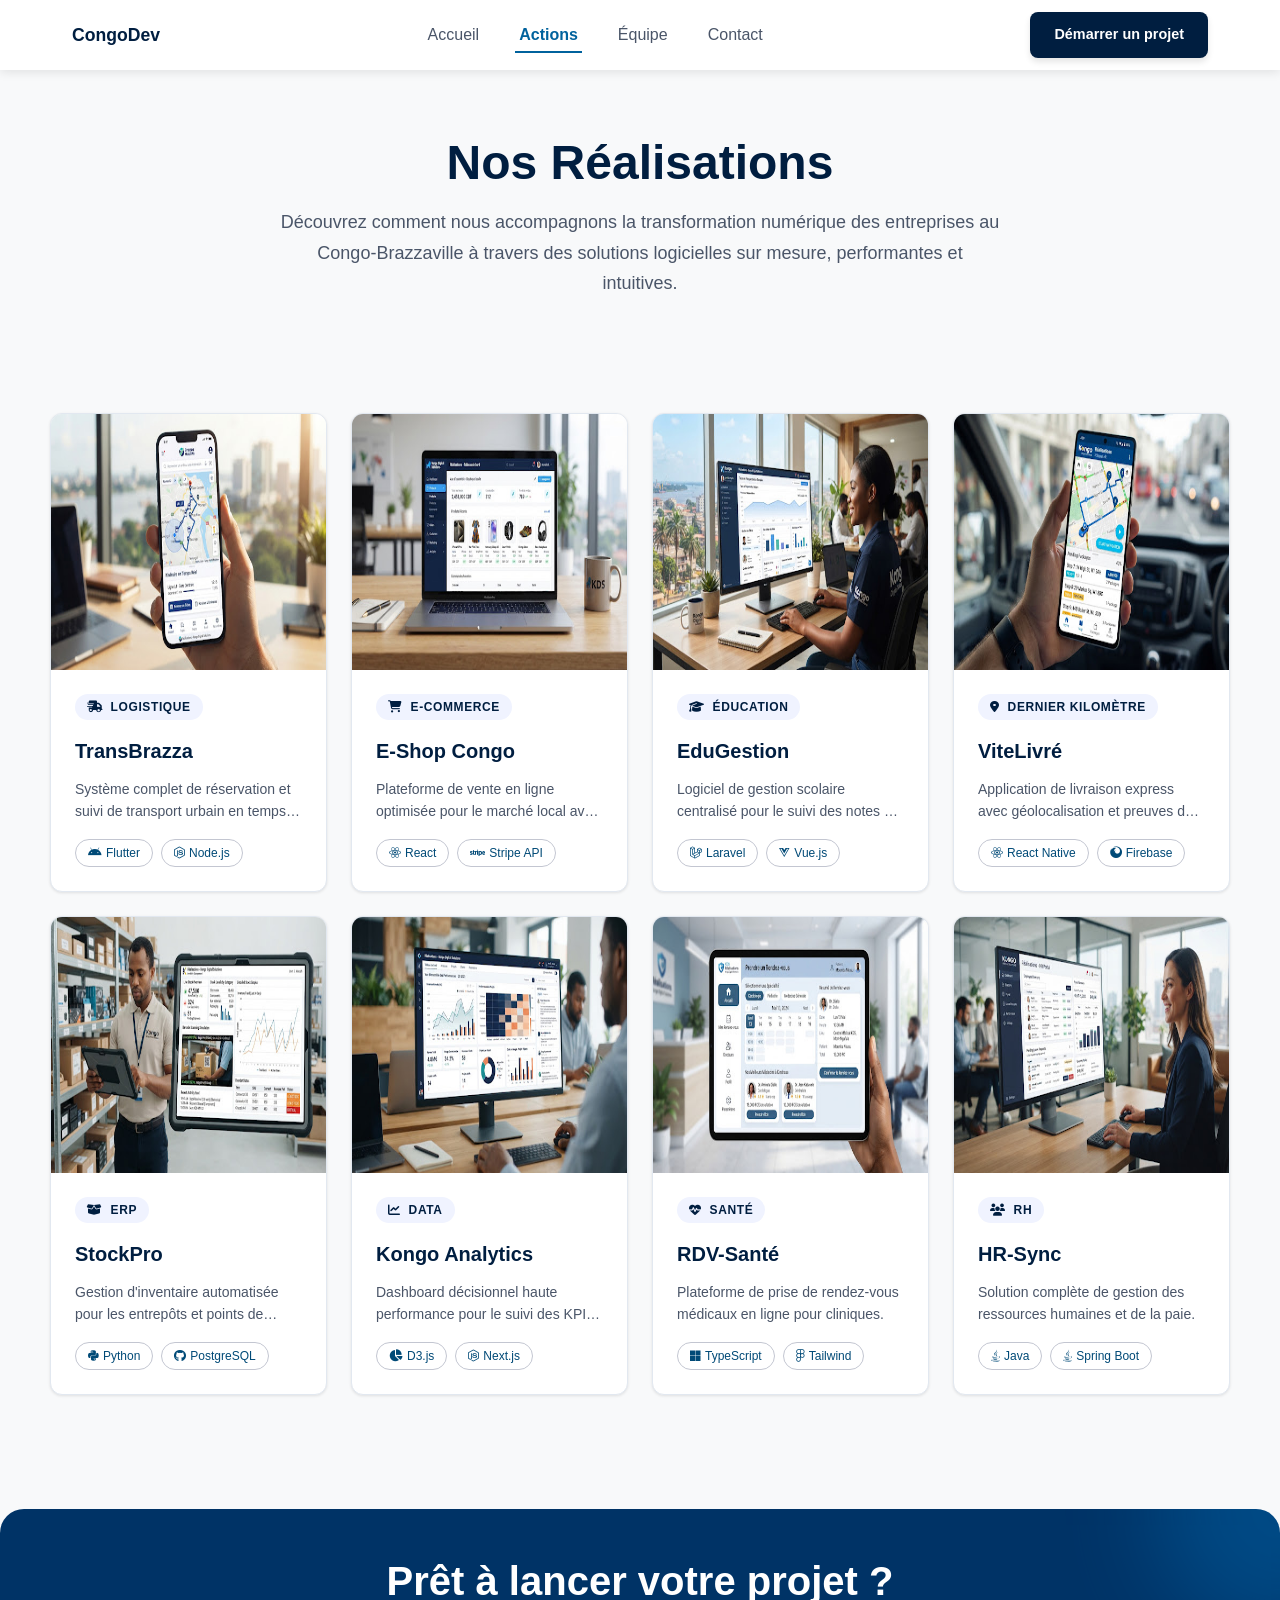
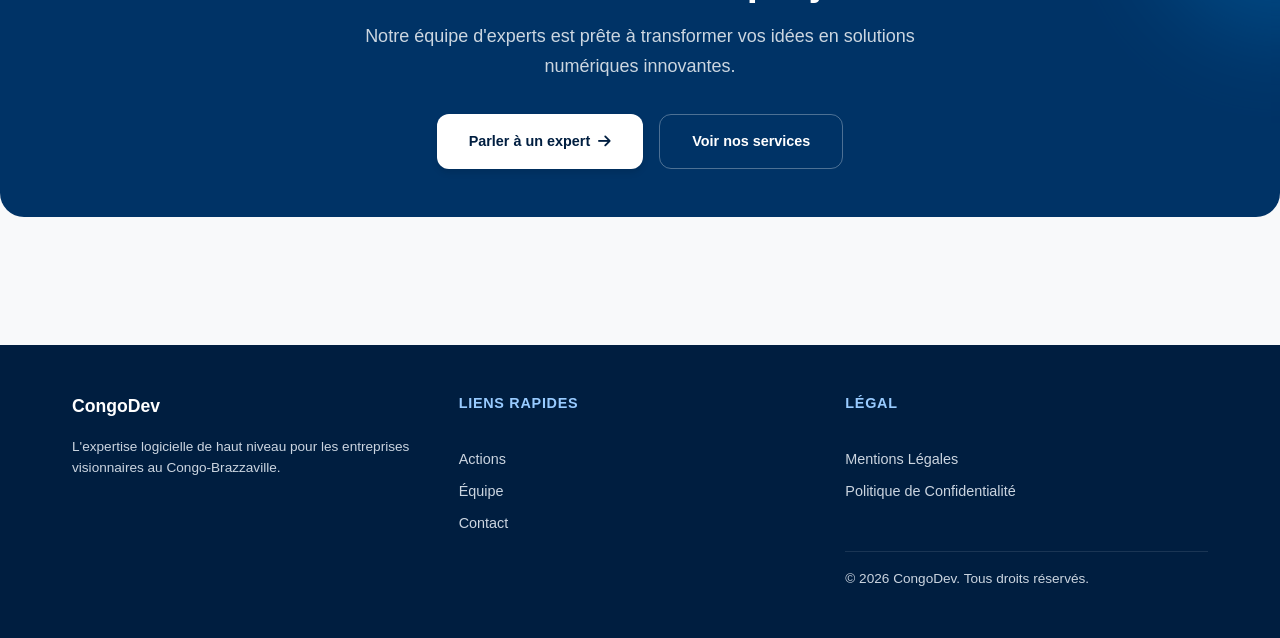
==== commit 7efd02aa: "feature&fix: completion de la page action et rectification du en header en sticky au lieu de fix" ====
--- a/pages/actions.html
+++ b/pages/actions.html
@@ -5,6 +5,7 @@
     <meta name="viewport" content="width=device-width, initial-scale=1.0">
     <!-- le fichier style -->
     <link rel="stylesheet" href="../assets/css/style.css">
+    <link rel="stylesheet" href="../assets/css/actions.css">
     <title>Nos Réalisation | CongoDev</title>
     <!-- importation de la police google -->
     <link rel="preconnect" href="https://fonts.googleapis.com">
@@ -14,7 +15,6 @@
     <link rel="stylesheet" href="https://cdnjs.cloudflare.com/ajax/libs/font-awesome/6.7.2/css/all.min.css">
 </head>
 <body>
-    <body>
         <!-- EN-TÊTE -->
         <header class="en-tete">
             <div class="conteneur">
@@ -33,9 +33,178 @@
             </div>
         </header>
     
-        <!-- CONTENU PRINCIPAL -->
         <main id="contenu-principal" class="contenu-principal">
-
+            <!-- Section Portfolio -->
+            <section class="section-portfolio">
+                <div class="conteneur">
+                    <h1 class="titre-portfolio">Nos Réalisations</h1>
+                    <p class="description-portfolio">
+                        Découvrez comment nous accompagnons la transformation numérique des entreprises au Congo-Brazzaville à travers des solutions logicielles sur mesure, performantes et intuitives.
+                    </p>
+                </div>
+            </section>
+        
+            <!-- Grille des projets (Flexbox) -->
+            <div class="grille-projets">
+                <!-- Projet 1: TransBrazza -->
+                <article class="carte-projet">
+                    <div class="image-projet">
+                        <img src="../assets/images/i-8.jpg" alt="" srcset="">
+                    </div>
+                    <div class="contenu-projet">
+                        <div class="categorie-projet">
+                            <span><i class="fa-solid fa-truck-fast"></i> Logistique</span>
+                        </div>
+                        <h3>TransBrazza</h3>
+                        <p>Système complet de réservation et suivi de transport urbain en temps réel.</p>
+                        <div class="technologies-projet">
+                            <span><i class="fa-brands fa-android"></i> Flutter</span>
+                            <span><i class="fa-brands fa-node-js"></i> Node.js</span>
+                        </div>
+                    </div>
+                </article>
+        
+                <!-- Projet 2: E-Shop Congo -->
+                <article class="carte-projet">
+                    <div class="image-projet">
+                        <img src="../assets/images/i-7.jpg" alt="" srcset="">
+                    </div>
+                    <div class="contenu-projet">
+                        <div class="categorie-projet">
+                            <span><i class="fa-solid fa-cart-shopping"></i> E-Commerce</span>
+                        </div>
+                        <h3>E-Shop Congo</h3>
+                        <p>Plateforme de vente en ligne optimisée pour le marché local avec paiements mobiles.</p>
+                        <div class="technologies-projet">
+                            <span><i class="fa-brands fa-react"></i> React</span>
+                            <span><i class="fa-brands fa-stripe"></i> Stripe API</span>
+                        </div>
+                    </div>
+                </article>
+        
+                <!-- Projet 3: EduGestion -->
+                <article class="carte-projet">
+                    <div class="image-projet">
+                        <img src="../assets/images/i-6.jpg" alt="" srcset="">
+                    </div>
+                    <div class="contenu-projet">
+                        <div class="categorie-projet">
+                            <span><i class="fa-solid fa-graduation-cap"></i> Éducation</span>
+                        </div>
+                        <h3>EduGestion</h3>
+                        <p>Logiciel de gestion scolaire centralisé pour le suivi des notes et la facturation.</p>
+                        <div class="technologies-projet">
+                            <span><i class="fa-brands fa-laravel"></i> Laravel</span>
+                            <span><i class="fa-brands fa-vuejs"></i> Vue.js</span>
+                        </div>
+                    </div>
+                </article>
+        
+                <!-- Projet 4: ViteLivré -->
+                <article class="carte-projet">
+                    <div class="image-projet">
+                        <img src="../assets/images/i-5.jpg" alt="" srcset="">
+                    </div>
+                    <div class="contenu-projet">
+                        <div class="categorie-projet">
+                            <span><i class="fa-solid fa-location-dot"></i> Dernier Kilomètre</span>
+                        </div>
+                        <h3>ViteLivré</h3>
+                        <p>Application de livraison express avec géolocalisation et preuves de dépôt.</p>
+                        <div class="technologies-projet">
+                            <span><i class="fa-brands fa-react"></i> React Native</span>
+                            <span><i class="fa-brands fa-firefox"></i> Firebase</span>
+                        </div>
+                    </div>
+                </article>
+        
+                <!-- Projet 5: StockPro -->
+                <article class="carte-projet">
+                    <div class="image-projet">
+                        <img src="../assets/images/i-4.jpg" alt="" srcset="">
+                    </div>
+                    <div class="contenu-projet">
+                        <div class="categorie-projet">
+                            <span><i class="fa-solid fa-box-open"></i> ERP</span>
+                        </div>
+                        <h3>StockPro</h3>
+                        <p>Gestion d'inventaire automatisée pour les entrepôts et points de vente.</p>
+                        <div class="technologies-projet">
+                            <span><i class="fa-brands fa-python"></i> Python</span>
+                            <span><i class="fa-brands fa-github"></i> PostgreSQL</span>
+                        </div>
+                    </div>
+                </article>
+        
+                <!-- Projet 6: Kongo Analytics -->
+                <article class="carte-projet">
+                    <div class="image-projet">
+                        <img src="../assets/images/i-3.jpg" alt="" srcset="">
+                    </div>
+                    <div class="contenu-projet">
+                        <div class="categorie-projet">
+                            <span><i class="fa-solid fa-chart-line"></i> Data</span>
+                        </div>
+                        <h3>Kongo Analytics</h3>
+                        <p>Dashboard décisionnel haute performance pour le suivi des KPIs critiques.</p>
+                        <div class="technologies-projet">
+                            <span><i class="fa-solid fa-chart-pie"></i> D3.js</span>
+                            <span><i class="fa-brands fa-node-js"></i> Next.js</span>
+                        </div>
+                    </div>
+                </article>
+        
+                <!-- Projet 7: RDV-Santé -->
+                <article class="carte-projet">
+                    <div class="image-projet">
+                        <img src="../assets/images/i-2.jpg" alt="" srcset="">
+                    </div>
+                    <div class="contenu-projet">
+                        <div class="categorie-projet">
+                            <span><i class="fa-solid fa-heart-pulse"></i> Santé</span>
+                        </div>
+                        <h3>RDV-Santé</h3>
+                        <p>Plateforme de prise de rendez-vous médicaux en ligne pour cliniques.</p>
+                        <div class="technologies-projet">
+                            <span><i class="fa-brands fa-microsoft"></i> TypeScript</span>
+                            <span><i class="fa-brands fa-figma"></i> Tailwind</span>
+                        </div>
+                    </div>
+                </article>
+        
+                <!-- Projet 8: HR-Sync -->
+                <article class="carte-projet">
+                    <div class="image-projet">
+                        <img src="../assets/images/i-1.jpg" alt="" srcset="">
+                    </div>
+                    <div class="contenu-projet">
+                        <div class="categorie-projet">
+                            <span><i class="fa-solid fa-users"></i> RH</span>
+                        </div>
+                        <h3>HR-Sync</h3>
+                        <p>Solution complète de gestion des ressources humaines et de la paie.</p>
+                        <div class="technologies-projet">
+                            <span><i class="fa-brands fa-java"></i> Java</span>
+                            <span><i class="fa-brands fa-java"></i> Spring Boot</span>
+                        </div>
+                    </div>
+                </article>
+            </div>
+        
+            <!-- CTA -->
+            <section class="cta-portfolio">
+                <div class="contenu-cta">
+                    <h2>Prêt à lancer votre projet ?</h2>
+                    <p>Notre équipe d'experts est prête à transformer vos idées en solutions numériques innovantes.</p>
+                    <div class="boutons-cta">
+                        <a href="#" class="bouton bouton-blanc">
+                            Parler à un expert <i class="fa-solid fa-arrow-right"></i>
+                        </a>
+                        <a href="#" class="bouton bouton-contour-blanc">Voir nos services</a>
+                    </div>
+                </div>
+                <div class="decoration-cta"></div>
+            </section>
         </main>
     
         <!-- PIED DE PAGE -->
@@ -68,5 +237,4 @@
             </div>
         </footer>
     </body>
-</body>
 </html>
--- a/assets/css/style.css
+++ b/assets/css/style.css
@@ -1,6 +1,3 @@
-/* ==============================================================
-                          RESET ET BASE
-============================================================== */
 * {
     margin: 0;
     padding: 0;
@@ -46,7 +43,7 @@
                           EN-TÊTE
 ============================================================== */
 .en-tete {
-    position: fixed;
+    position: sticky;
     top: 0;
     left: 0;
     right: 0;
@@ -202,7 +199,7 @@
                           CONTENU PRINCIPAL
 ============================================================== */
 .contenu-principal {
-    padding-top: 4.5rem;
+    /* padding-top: 4.5rem; */
 }
 
 .lien-sauter {
@@ -895,23 +892,4 @@
     margin-top: 2rem;
     padding-top: 1rem;
     border-top: 1px solid rgba(255, 255, 255, 0.1);
-}
-
-/* ==============================================================
-                          IMPRESSION
-============================================================== */
-@media print {
-    .en-tete, .pied-de-page, .bouton {
-        display: none !important;
-    }
-    .contenu-principal {
-        padding-top: 0;
-    }
-    body {
-        background: white;
-        color: black;
-    }
-    a {
-        text-decoration: underline;
-    }
 }
--- a/assets/css/actions.css
+++ b/assets/css/actions.css
@@ -0,0 +1,241 @@
+/* ==============================================================
+   CONTENU PRINCIPAL - PORTFOLIO (FLEXBOX)
+   ================================================================ */
+
+   .contenu-principal {
+    padding: 4rem 0;
+}
+
+/* Section Portfolio */
+.section-portfolio {
+    text-align: center;
+    margin-bottom: 4rem;
+}
+
+.titre-portfolio {
+    font-size: clamp(2rem, 5vw, 3rem);
+    font-weight: 700;
+    color: #001e40;
+    margin-bottom: 1rem;
+    line-height: 1.2;
+}
+
+.description-portfolio {
+    font-size: 1.125rem;
+    color: #4a5568;
+    max-width: 720px;
+    margin: 0 auto;
+    line-height: 1.7;
+}
+
+/* Grille des projets (Flexbox) */
+.grille-projets {
+    display: flex;
+    flex-wrap: wrap;
+    gap: 1.5rem;
+    padding: 50px;
+}
+
+.carte-projet {
+    flex: 1 0 100%; /* Mobile: 1 colonne */
+    padding: 0 0.75rem; /* Compense le margin négatif du parent */
+    margin-bottom: 1.5rem;
+}
+
+@media (min-width: 640px) {
+    .carte-projet {
+        flex: 1 0 45%; /* Tablette: 2 colonnes */
+        margin-bottom: 0;
+    }
+}
+
+@media (min-width: 1024px) {
+    .carte-projet {
+        flex: 1 0 22%; /* Desktop: 4 colonnes */
+    }
+}
+
+/* Carte projet */
+.carte-projet {
+    background-color: #ffffff;
+    border-radius: 0.75rem;
+    overflow: hidden;
+    border: 1px solid #e2e8f0;
+    box-shadow: 0 1px 3px rgba(0, 0, 0, 0.1);
+    transition: transform 0.3s, box-shadow 0.3s;
+    padding: 0;
+}
+
+.carte-projet:hover {
+    transform: translateY(-4px);
+    box-shadow: 0 12px 20px rgba(0, 0, 0, 0.1);
+}
+
+.image-projet, .image-projet img {
+    height: 256px;
+    /* background-size: cover; */
+    background-position: center;
+    transition: transform 0.5s;
+}
+
+.carte-projet:hover .image-projet {
+    transform: scale(1.1);
+}
+
+.contenu-projet {
+    padding: 1.5rem;
+}
+
+.categorie-projet {
+    margin-bottom: 1rem;
+}
+
+.categorie-projet span {
+    background-color: #f0f3ff;
+    color: #001e40;
+    padding: 0.25rem 0.75rem;
+    border-radius: 9999px;
+    font-size: 0.75rem;
+    font-weight: 600;
+    text-transform: uppercase;
+    letter-spacing: 0.05em;
+    display: inline-flex;
+    align-items: center;
+    gap: 0.5rem;
+}
+
+.categorie-projet i {
+    font-size: 0.75rem;
+}
+
+.contenu-projet h3 {
+    font-size: 1.25rem;
+    font-weight: 600;
+    color: #001e40;
+    margin-bottom: 0.75rem;
+}
+
+.contenu-projet p {
+    font-size: 0.875rem;
+    color: #4a5568;
+    margin-bottom: 1rem;
+    line-height: 1.6;
+    display: -webkit-box;
+    -webkit-line-clamp: 2;
+    -webkit-box-orient: vertical;
+    overflow: hidden;
+}
+
+.technologies-projet {
+    display: flex;
+    flex-wrap: wrap;
+    gap: 0.5rem;
+}
+
+.technologies-projet span {
+    background-color: #ffffff;
+    color: #004a77;
+    padding: 0.25rem 0.75rem;
+    border-radius: 9999px;
+    border: 1px solid #c3c6d1;
+    font-size: 0.75rem;
+    font-weight: 500;
+    display: inline-flex;
+    align-items: center;
+    gap: 0.25rem;
+}
+
+.technologies-projet i {
+    font-size: 0.75rem;
+}
+
+/* CTA Portfolio */
+.cta-portfolio {
+    position: relative;
+    background-color: #003366;
+    border-radius: 1.5rem;
+    padding: 3rem 2rem;
+    margin: 4rem 0;
+    color: white;
+    text-align: center;
+    overflow: hidden;
+}
+
+.contenu-cta {
+    position: relative;
+    z-index: 1;
+}
+
+.cta-portfolio h2 {
+    font-size: clamp(1.8rem, 4vw, 2.5rem);
+    font-weight: 700;
+    margin-bottom: 1rem;
+    line-height: 1.2;
+}
+
+.cta-portfolio p {
+    font-size: 1.125rem;
+    opacity: 0.8;
+    max-width: 600px;
+    margin: 0 auto 2rem;
+    line-height: 1.7;
+}
+
+.boutons-cta {
+    display: flex;
+    flex-direction: column;
+    justify-content: center;
+    gap: 1rem;
+}
+
+@media (min-width: 640px) {
+    .boutons-cta {
+        flex-direction: row;
+    }
+}
+
+.bouton-blanc {
+    background-color: white;
+    color: #001e40;
+    padding: 1rem 2rem;
+    border-radius: 0.75rem;
+    font-weight: 600;
+    display: inline-flex;
+    align-items: center;
+    gap: 0.5rem;
+    text-decoration: none;
+    box-shadow: 0 4px 6px rgba(0, 0, 0, 0.1);
+}
+
+.bouton-blanc:hover {
+    background-color: #f0f3ff;
+}
+
+.bouton-contour-blanc {
+    background-color: transparent;
+    color: white;
+    border: 1px solid rgba(255, 255, 255, 0.3);
+    padding: 1rem 2rem;
+    border-radius: 0.75rem;
+    font-weight: 600;
+    text-decoration: none;
+}
+
+.bouton-contour-blanc:hover {
+    background-color: rgba(255, 255, 255, 0.1);
+}
+
+/* Décoration CTA */
+.cta-portfolio::after {
+    content: '';
+    position: absolute;
+    top: 0;
+    right: 0;
+    width: 16rem;
+    height: 16rem;
+    background-color: #00a2fd;
+    border-radius: 50%;
+    filter: blur(3rem);
+    opacity: 0.2;
+    transform: translate(50%, -50%);
+}
